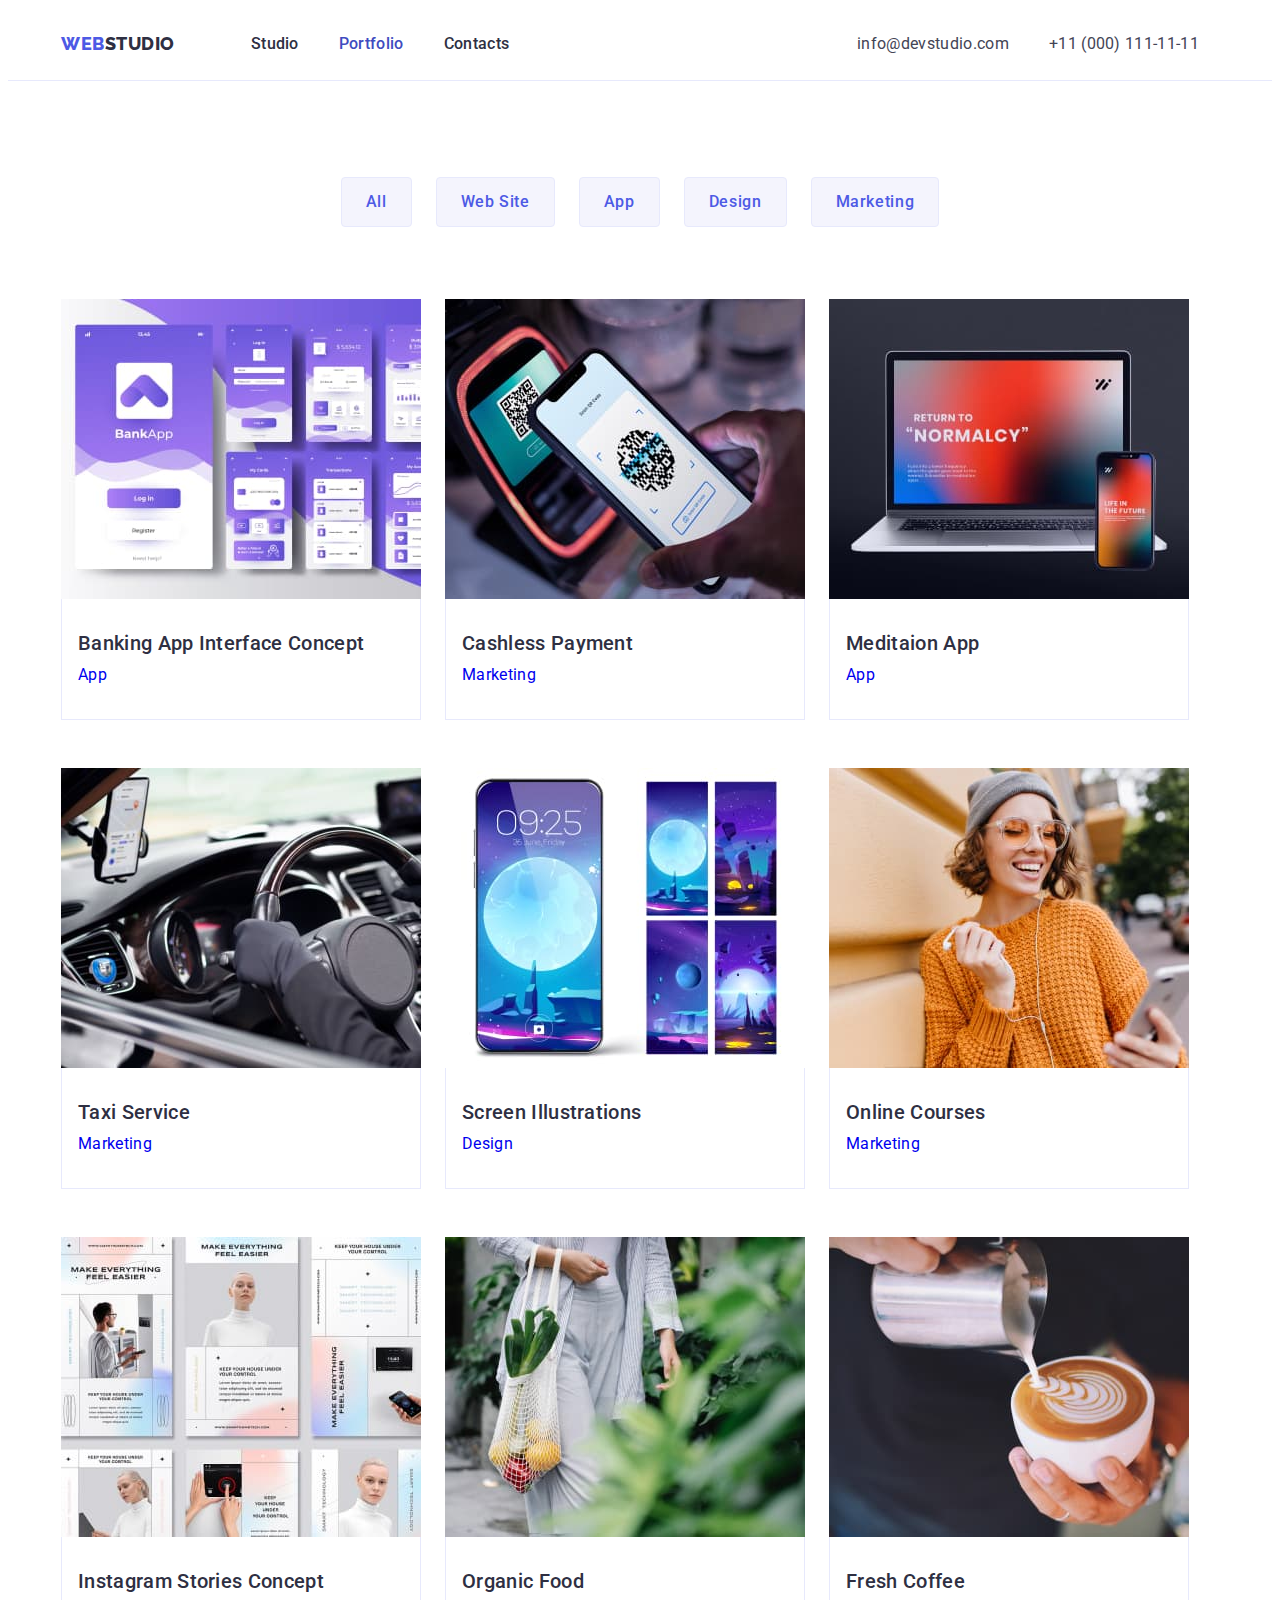
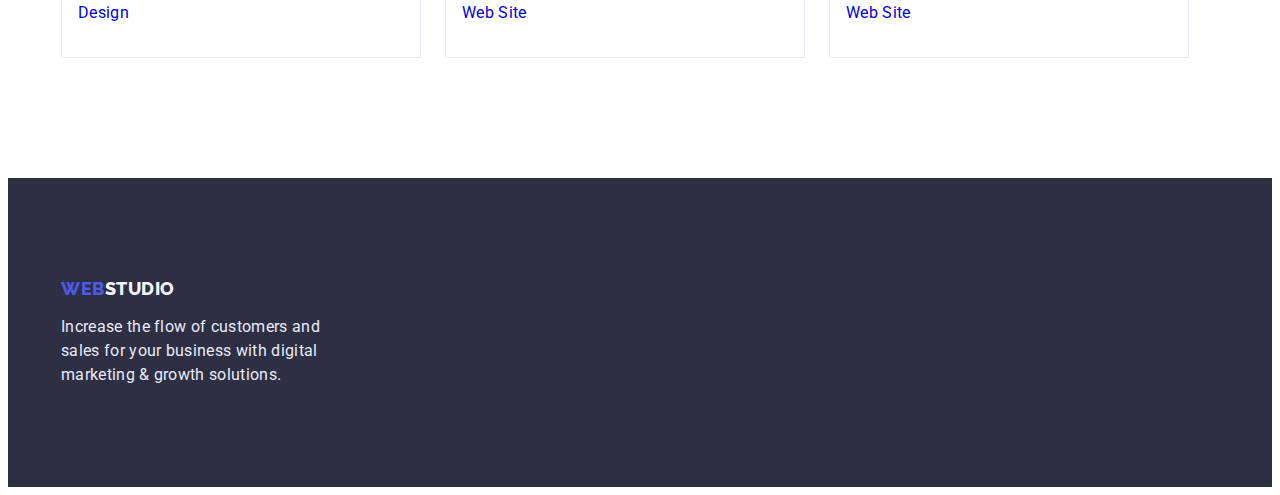
==== portfolio.html @ e9ad13ab "Initial commit" ====
<!DOCTYPE html>
<html lang="en">
  <head>
    <meta charset="UTF-8" />
    <meta http-equiv="X-UA-Compatible" content="IE=edge" />
    <meta name="viewport" content="width=device-width, initial-scale=1.0" />
    <title>WebStudio</title>
    <link rel="preconnect" href="https://fonts.googleapis.com" />
    <link rel="preconnect" href="https://fonts.gstatic.com" crossorigin />
    <link href="https://fonts.googleapis.com/css2?family=Raleway:wght@800&family=Roboto:wght@400;500;700&display=swap" rel="stylesheet" />
    <link
      rel="stylesheet"
      href="https://cdnjs.cloudflare.com/ajax/libs/modern-normalize/1.1.0/modern-normalize.min.css"
      integrity="sha512-wpPYUAdjBVSE4KJnH1VR1HeZfpl1ub8YT/NKx4PuQ5NmX2tKuGu6U/JRp5y+Y8XG2tV+wKQpNHVUX03MfMFn9Q=="
      crossorigin="anonymous"
      referrerpolicy="no-referrer"
    />
    <link rel="stylesheet" href="./css/styles.css" />
  </head>
  <body>
    <!-- Header -->
    <header class="main-header">
      <div class="container header-container">
        <nav class="main-nav">
          <a class="logo link" href="./index.html"><span class="text-logo">Web</span>Studio</a>
          <ul class="menu list">
            <li><a class="menu-link" href="./index.html">Studio</a></li>
            <li><a class="menu-link current" href="">Portfolio</a></li>
            <li><a class="menu-link" href="">Contacts</a></li>
          </ul>
        </nav>
        <address class="address">
          <ul class="contact-list list">
            <li><a class="contact-item link" href="mailto:info@devstudio.com">info@devstudio.com</a></li>
            <li><a class="contact-item link" href="tel:+110001111111">+11 (000) 111-11-11</a></li>
          </ul>
        </address>
      </div>
    </header>

    <!-- Main content -->
    <main>
      <!-- Portfolio -->
      <section class="portfolio">
        <div class="container">
          <h1 class="visually-hidden" class="port-title">Portfolio</h1>
          <ul class="port-buttons list">
            <li><button class="port-btn" type="button">All</button></li>
            <li><button class="port-btn" type="button">Web Site</button></li>
            <li><button class="port-btn" type="button">App</button></li>
            <li><button class="port-btn" type="button">Design</button></li>
            <li><button class="port-btn" type="button">Marketing</button></li>
          </ul>
          <ul class="port-images list">
            <li class="port-item">
              <a href="./portfolio.html" class="link">
                <img src="./images/port_1.jpg" alt="design windows" width="360" height="300" />
                <div class="port-content">
                  <h2 class="header-title">Banking App Interface Concept</h2>
                  <p class="par-text">App</p>
                </div>
              </a>
            </li>
            <li class="port-item">
              <a href="./portfolio.html" class="link">
                <img src="./images/port_2.jpg" alt="smartphone with code scanner" width="360" height="300" />
                <div class="port-content">
                  <h2 class="header-title">Cashless Payment</h2>
                  <p class="par-text">Marketing</p>
                </div>
              </a>
            </li>
            <li class="port-item">
              <a href="./portfolio.html" class="link">
                <img src="./images/port_3.jpg" alt="laptop and smartphone" width="360" height="300" />
                <div class="port-content">
                  <h2 class="header-title">Meditaion App</h2>
                  <p class="par-text">App</p>
                </div>
              </a>
            </li>
            <li class="port-item">
              <a href="./portfolio.html" class="link">
                <img src="./images/port_4.jpg" alt="in the car" width="360" height="300" />
                <div class="port-content">
                  <h2 class="header-title">Taxi Service</h2>
                  <p class="par-text">Marketing</p>
                </div>
              </a>
            </li>
            <li class="port-item">
              <a href="./portfolio.html" class="link">
                <img src="./images/port_5.jpg" alt="smartphone with purple pictures" width="360" height="300" />
                <div class="port-content">
                  <h2 class="header-title">Screen Illustrations</h2>
                  <p class="par-text">Design</p>
                </div>
              </a>
            </li>
            <li class="port-item">
              <a href="./portfolio.html" class="link">
                <img src="./images/port_6.jpg" alt="the girl with the orange blouse" width="360" height="300" />
                <div class="port-content">
                  <h2 class="header-title">Online Courses</h2>
                  <p class="par-text">Marketing</p>
                </div>
              </a>
            </li>
            <li class="port-item">
              <a href="./portfolio.html" class="link">
                <img src="./images/port_7.jpg" alt="telephone pages" width="360" height="300" />
                <div class="port-content">
                  <h2 class="header-title">Instagram Stories Concept</h2>
                  <p class="par-text">Design</p>
                </div>
              </a>
            </li>
            <li class="port-item">
              <a href="./portfolio.html" class="link">
                <img src="./images/port_8.jpg" alt="woman with a bag" width="360" height="300" />
                <div class="port-content">
                  <h2 class="header-title">Organic Food</h2>
                  <p class="par-text">Web Site</p>
                </div>
              </a>
            </li>
            <li class="port-item">
              <a href="./portfolio.html" class="link">
                <img src="./images/port_9.jpg" alt="coffee preparation" width="360" height="300" />
                <div class="port-content">
                  <h2 class="header-title">Fresh Coffee</h2>
                  <p class="par-text">Web Site</p>
                </div>
              </a>
            </li>
          </ul>
        </div>
      </section>
    </main>

    <!-- Footer-->
    <footer class="footer">
      <div class="container">
        <a class="logo footer-logo" href="./index.html"><span class="text-logo">Web</span>Studio</a>
        <p class="par-text footer-text">Increase the flow of customers and sales for your business with digital marketing & growth solutions.</p>
      </div>
    </footer>
  </body>
</html>
---- css/styles.css ----
:root {
    --primary-text-color: #434455;
    --title-text-color: #2E2F42;
    --accent-color: #4D5AE5;
    --ocean-color: #404BBF;
    --white-color: #FFF;
    --cloud-color: #F4F4FD;
    --cornflower-color: #E7E9FC;
    --platinum-color: #E5E5E5;
}


body {
    font-family: 'Roboto', sans-serif;
    letter-spacing: 0.02em;
    color: var(--primary-text-color);
}

h1,
h2,
h3,
h4,
p {
    margin-top: 0;
    margin-bottom: 0;
}

ul {
    margin-top: 0;
    margin-bottom: 0;
    padding-left: 0;

}

img {
    display: block;
    max-width: 100%;
    height: auto;
}

.container {
    width: 100%;
    max-width: 1158px;
    padding: 0 15px;
    margin: 0 auto;
}

.list {
    list-style: none;
}

.link {
    text-decoration: none;
}

.header-title {
    margin-bottom: 8px;
    font-weight: 500;
    font-size: 20px;
    line-height: 1.2;
    color: var(--title-text-color);
}

.par-text {
    font-size: 16px;
    line-height: 1.5;
}

.section {
    padding: 120px 0;
}

.section-title {
    margin-bottom: 72px;
    font-size: 36px;
    line-height: 1.11;
    text-align: center;
    text-transform: capitalize;
    color: var(--title-text-color);
}

.visually-hidden {
    position: absolute;
    width: 1px;
    height: 1px;
    margin: -1px;
    border: 0;
    padding: 0;
    white-space: nowrap;
    clip-path: inset(100%);
    clip: rect(0 0 0 0);
    overflow: hidden;
}



/* _________________Header_________________ */

.main-header {
    border-bottom: 1px solid var(--cornflower-color);
}

.logo {
    font-family: 'Raleway', sans-serif;
    font-weight: 800;
    font-size: 18px;
    line-height: 1.33;
    letter-spacing: 0.03em;
    text-transform: uppercase;
    color: var(--title-text-color)
}

.text-logo {
    color: var(--accent-color);
}

.header-container {
    display: flex;
    padding: 24px 0;
    align-items: center;
}

.main-nav {
    display: flex;
    align-items: center;
    flex-grow: 1;
    gap: 56px;
}

.menu {
    display: flex;
    align-items: center;

}

.menu-link {
    padding: 20px;
    font-weight: 500;
    font-size: 16px;
    line-height: 1.5;
    text-decoration: none;
    color: var(--title-text-color)
}

.menu-link:hover,
.menu-link:focus {
    color: var(--ocean-color);
}

.contact-list {
    display: flex;
    align-items: center;
}

.contact-item {
    padding: 20px;
    font-size: 16px;
    line-height: 1.5;
    color: inherit;
    font-style: normal;
}



.contact-item:hover,
.contact-item:focus,
.contact-item:hover,
.contact-item:focus {
    color: var(--ocean-color);
}

.menu .menu-link.current {
    color: var(--ocean-color);
}



/* _________________Hero_________________ */

.hero {
    padding: 188px 0;
    text-align: center;
    background: var(--title-text-color);
}

.hero-title {
    max-width: 496px;
    margin: 0 auto 48px;
    font-size: 56px;
    line-height: 1.07;
    color: var(--white-color);
}

.hero-btn {
    display: inline-block;
    min-width: 170px;
    padding: 16px 32px;
    font-family: inherit;
    cursor: pointer;
    font-weight: 500;
    font-size: 16px;
    line-height: 1.5;
    letter-spacing: 0.04em;
    border-radius: 4px;
    border: none;
    box-shadow: 0px 4px 4px rgba(0, 0, 0, 0.15);
    background: var(--accent-color);
    color: var(--white-color);
}

.hero-btn:hover {
    background: var(--ocean-color);
}



/* _________________Features_________________ */

.features {
    padding-bottom: 0;
}

.feature-list {
    display: flex;
    gap: 24px;
    flex-wrap: wrap;
}

.feature-item {
    flex-basis: 264px;
}



/* _________________Examples of work_________________ */

.work-img-lis {
    display: flex;
    gap: 24px;
    flex-wrap: wrap;
}

.work-item {
    flex-basis: calc(100% - 48px) / 3;
}



/* _________________Team_________________ */

.team {
    background: var(--cloud-color);
}

.team-list {
    display: flex;
    gap: 24px;
    flex-wrap: wrap;
}

.team-item {
    flex-basis: calc(100% - 72px) / 4;
}

.team-content {
    background: var(--white-color);
    text-align: center;
    padding: 32px 0;
    box-shadow: 0px 1px 6px rgba(46, 47, 66, 0.08), 0px 1px 1px rgba(46, 47, 66, 0.16), 0px 2px 1px rgba(46, 47, 66, 0.08);
    border-radius: 0px 0px 4px 4px;
}



/* _________________Portfolio_________________ */

.portfolio {
    padding-top: 96px;
    padding-bottom: 120px;
}

.port-buttons {
    display: flex;
    margin-bottom: 72px;
    justify-content: center;
    gap: 24px;
}

.port-btn {
    display: inline-block;
    min-width: 69px;
    padding: 12px 24px;
    text-align: center;
    font-family: inherit;
    cursor: pointer;
    font-weight: 500;
    font-size: 16px;
    line-height: 1.5;
    letter-spacing: 0.04em;
    border-radius: 4px;
    border: 1px solid var(--cornflower-color);
    background: var(--cloud-color);
    color: var(--accent-color);
}

.port-btn:hover,
.port-btn:focus {
    border: 1px solid transparent;
    box-shadow: 0px 3px 1px rgba(0, 0, 0, 0.1), 0px 2px 1px rgba(0, 0, 0, 0.08), 0px 2px 2px rgba(0, 0, 0, 0.12);
    background: var(--ocean-color);
    color: var(--white-color);
}

.port-images {
    display: flex;
    column-gap: 24px;
    row-gap: 48px;
    flex-wrap: wrap;
}

.port-item {
    flex-basis: calc(100% - 48px) / 3;

}

.port-content {
    text-align: left;
    padding: 32px 0 32px 16px;
    border: 1px solid var(--cornflower-color);
    border-top: 0;
}



/* _________________Footer_________________ */

.footer {
    background: var(--title-text-color);
    padding: 100px 0;
}

.footer-logo {
    line-height: 1.17;
    text-decoration: none;
    color: var(--cloud-color);
}

.footer-text {
    margin-top: 16px;
    width: 264px;
    color: var(--cornflower-color);
}
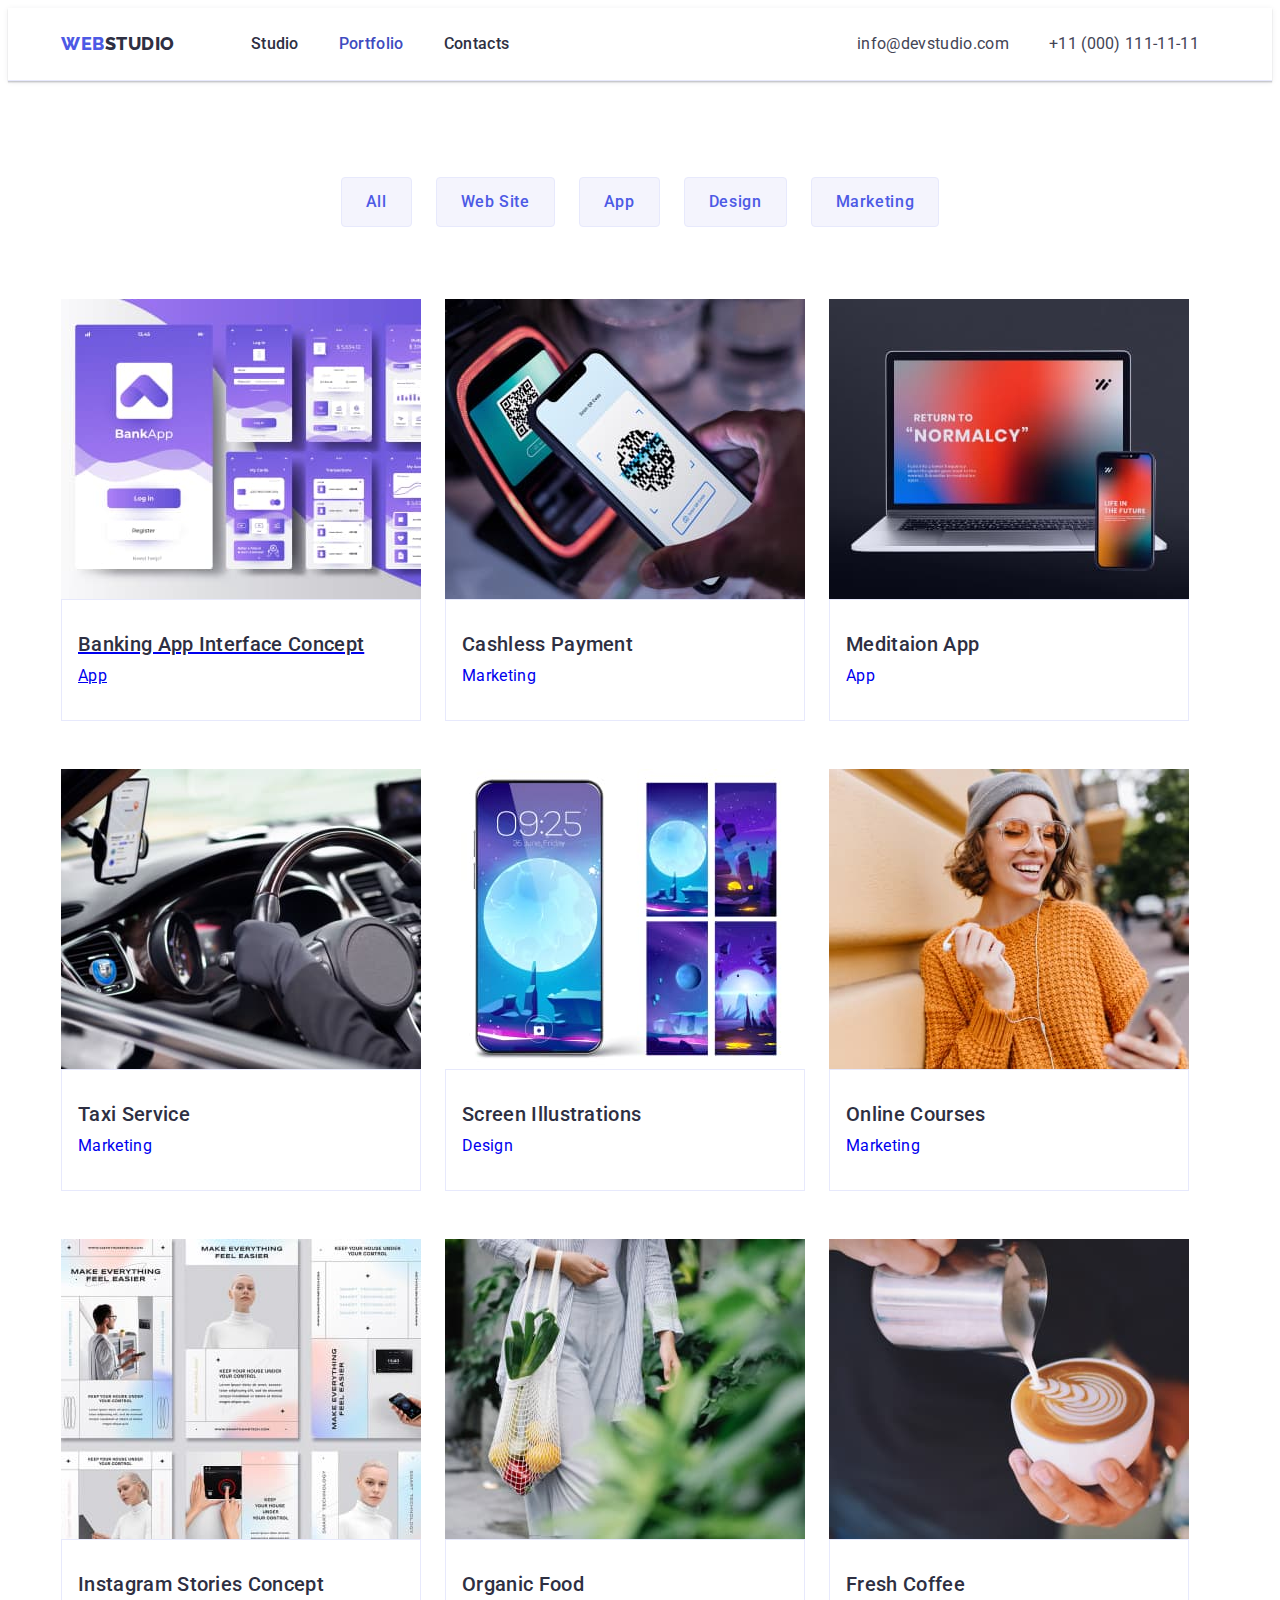
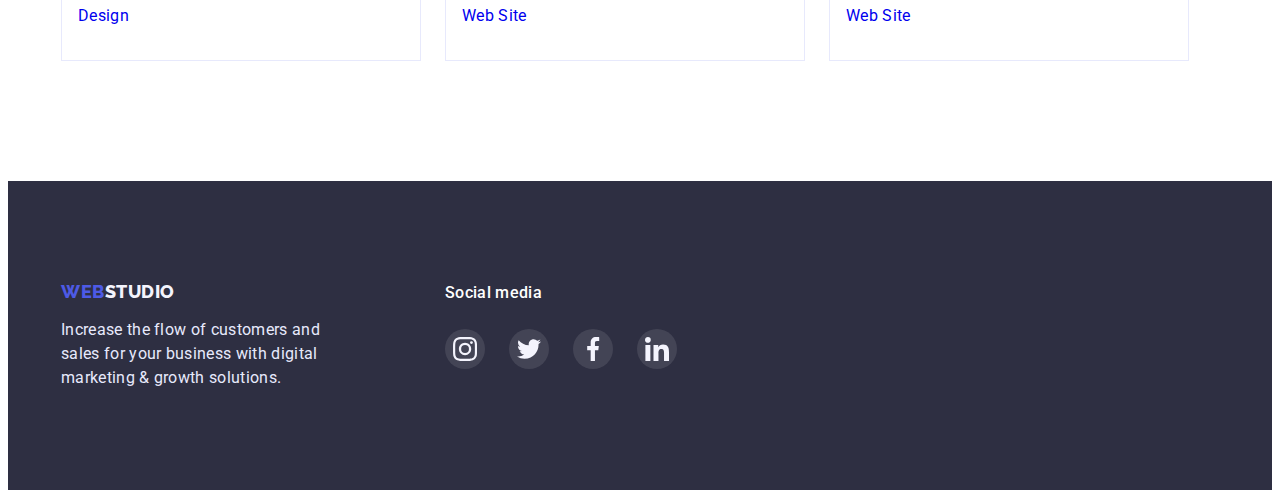
==== commit 76845f2a: "Add sprite.svg update index.html and portfolio.html update style.css" ====
--- a/portfolio.html
+++ b/portfolio.html
@@ -53,7 +53,7 @@
           </ul>
           <ul class="port-images list">
             <li class="port-item">
-              <a href="./portfolio.html" class="link">
+              <a class="port-link" href="./portfolio.html" class="link">
                 <img src="./images/port_1.jpg" alt="design windows" width="360" height="300" />
                 <div class="port-content">
                   <h2 class="header-title">Banking App Interface Concept</h2>
@@ -140,9 +140,45 @@
 
     <!-- Footer-->
     <footer class="footer">
-      <div class="container">
-        <a class="logo footer-logo" href="./index.html"><span class="text-logo">Web</span>Studio</a>
-        <p class="par-text footer-text">Increase the flow of customers and sales for your business with digital marketing & growth solutions.</p>
+      <div class="container footer-container">
+        <div class="footer-text-container">
+          <a class="logo footer-logo" href="./index.html"><span class="text-logo">Web</span>Studio</a>
+          <p class="par-text footer-text">Increase the flow of customers and sales for your business with digital marketing & growth solutions.</p>
+        </div>
+
+        <div class="footer-socials-container">
+          <h3 class="footer-socials-header">Social media</h3>
+          <ul class="socials-team-list list">
+            <li class="socials-team-item">
+              <a class="socials-team-link socials-footer-link" href="">
+                <svg class="socials-team-icon socials-footer-icon" width="24px" height="24px">
+                  <use href="./images/sprite.svg#icon-instagram"></use>
+                </svg>
+              </a>
+            </li>
+            <li class="socials-team-item">
+              <a class="socials-team-link socials-footer-link" href="">
+                <svg class="socials-team-icon socials-footer-icon" width="24px" height="24px">
+                  <use href="./images/sprite.svg#icon-twitter"></use>
+                </svg>
+              </a>
+            </li>
+            <li class="socials-team-item">
+              <a class="socials-team-link socials-footer-link" href="">
+                <svg class="socials-team-icon socials-footer-icon" width="24px" height="24px">
+                  <use href="./images/sprite.svg#icon-facebook"></use>
+                </svg>
+              </a>
+            </li>
+            <li class="socials-team-item">
+              <a class="socials-team-link socials-footer-link" href="">
+                <svg class="socials-team-icon socials-footer-icon" width="24px" height="24px">
+                  <use href="./images/sprite.svg#icon-linkedin"></use>
+                </svg>
+              </a>
+            </li>
+          </ul>
+        </div>
       </div>
     </footer>
   </body>
--- a/css/styles.css
+++ b/css/styles.css
@@ -7,6 +7,9 @@
     --cloud-color: #F4F4FD;
     --cornflower-color: #E7E9FC;
     --platinum-color: #E5E5E5;
+    --buffed-plum-color: #AFB1B8;
+    --green-footer-color: #31D0AA;
+    --light-slate-color: #8E8F99;
 }
 
 
@@ -98,6 +101,8 @@
 
 .main-header {
     border-bottom: 1px solid var(--cornflower-color);
+    box-shadow: 0px 2px 1px rgba(46, 47, 66, 0.08), 0px 1px 1px rgba(46, 47, 66, 0.16), 0px 1px 6px rgba(46, 47, 66, 0.08);
+
 }
 
 .logo {
@@ -160,8 +165,6 @@
     font-style: normal;
 }
 
-
-
 .contact-item:hover,
 .contact-item:focus,
 .contact-item:hover,
@@ -180,7 +183,11 @@
 .hero {
     padding: 188px 0;
     text-align: center;
-    background: var(--title-text-color);
+    background-color: var(--title-text-color);
+    background-image: linear-gradient(rgba(46, 47, 66, 0.7), rgba(46, 47, 66, 0.7)), url("../images/people-office_1.jpg");
+    background-repeat: no-repeat;
+    background-position: center;
+    background-size: cover;
 }
 
 .hero-title {
@@ -228,13 +235,24 @@
 
 .feature-item {
     flex-basis: 264px;
-}
-
+
+}
+
+.features-icon-container {
+    display: flex;
+    justify-content: center;
+    align-items: center;
+    height: 112px;
+    width: 264;
+    gap: 24px;
+    margin-bottom: 8px;
+    background: var(--cloud-color);
+}
 
 
 /* _________________Examples of work_________________ */
 
-.work-img-lis {
+.work-img-list {
     display: flex;
     gap: 24px;
     flex-wrap: wrap;
@@ -263,11 +281,79 @@
 }
 
 .team-content {
+    padding: 32px 0;
+    text-align: center;
     background: var(--white-color);
-    text-align: center;
-    padding: 32px 0;
     box-shadow: 0px 1px 6px rgba(46, 47, 66, 0.08), 0px 1px 1px rgba(46, 47, 66, 0.16), 0px 2px 1px rgba(46, 47, 66, 0.08);
     border-radius: 0px 0px 4px 4px;
+}
+
+.socials-team-list {
+    display: flex;
+    gap: 24px;
+    justify-content: center;
+    padding-top: 8px;
+}
+
+.socials-team-item {
+    width: 40px;
+    height: 40px;
+}
+
+.socials-team-link {
+    display: flex;
+    justify-content: center;
+    align-items: center;
+    width: 100%;
+    height: 100%;
+    border-radius: 50%;
+    background-color: var(--accent-color);
+}
+
+.socials-team-link:hover {
+    background-color: var(--ocean-color);
+}
+
+.socials-team-icon {
+    fill: var(--cloud-color)
+}
+
+
+
+/* _________________Customers_________________ */
+
+.client-list {
+    display: flex;
+    gap: 24px;
+    justify-content: center;
+}
+
+
+.client-container {
+    display: flex;
+    justify-content: center;
+    align-items: center;
+    width: 168px;
+    height: 88px;
+    border: 1px solid var(--light-slate-color);
+    border-radius: 4px;
+}
+
+.client-link {
+    width: 100%;
+    height: 100%;
+}
+
+.client-icon {
+    fill: var(--buffed-plum-color);
+}
+
+.client-container:hover {
+    border: 1px solid var(--ocean-color);
+}
+
+.client-container:hover .client-icon {
+    fill: var(--ocean-color);
 }
 
 
@@ -320,14 +406,18 @@
 
 .port-item {
     flex-basis: calc(100% - 48px) / 3;
-
+}
+
+.port-item:hover,
+.port-item:focus {
+    box-shadow: 0px 1px 6px rgba(46, 47, 66, 0.08), 0px 1px 1px rgba(46, 47, 66, 0.16), 0px 2px 1px rgba(46, 47, 66, 0.08);
 }
 
 .port-content {
+    padding: 32px 0 32px 16px;
+    border-top: 0;
     text-align: left;
-    padding: 32px 0 32px 16px;
     border: 1px solid var(--cornflower-color);
-    border-top: 0;
 }
 
 
@@ -337,6 +427,12 @@
 .footer {
     background: var(--title-text-color);
     padding: 100px 0;
+}
+
+.footer-container {
+    display: flex;
+    gap: 120px;
+
 }
 
 .footer-logo {
@@ -349,4 +445,25 @@
     margin-top: 16px;
     width: 264px;
     color: var(--cornflower-color);
+}
+
+
+.footer-socials-header {
+    font-weight: 500;
+    font-size: 16px;
+    line-height: 1.5;
+    margin-bottom: 16px;
+    color: var(--white-color);
+}
+
+.socials-foter-icon {
+    fill: var(--cloud-color)
+}
+
+.socials-footer-link {
+    background-color: rgba(255, 255, 255, 0.1);
+}
+
+.socials-footer-link:hover {
+    background-color: var(--green-footer-color);
 }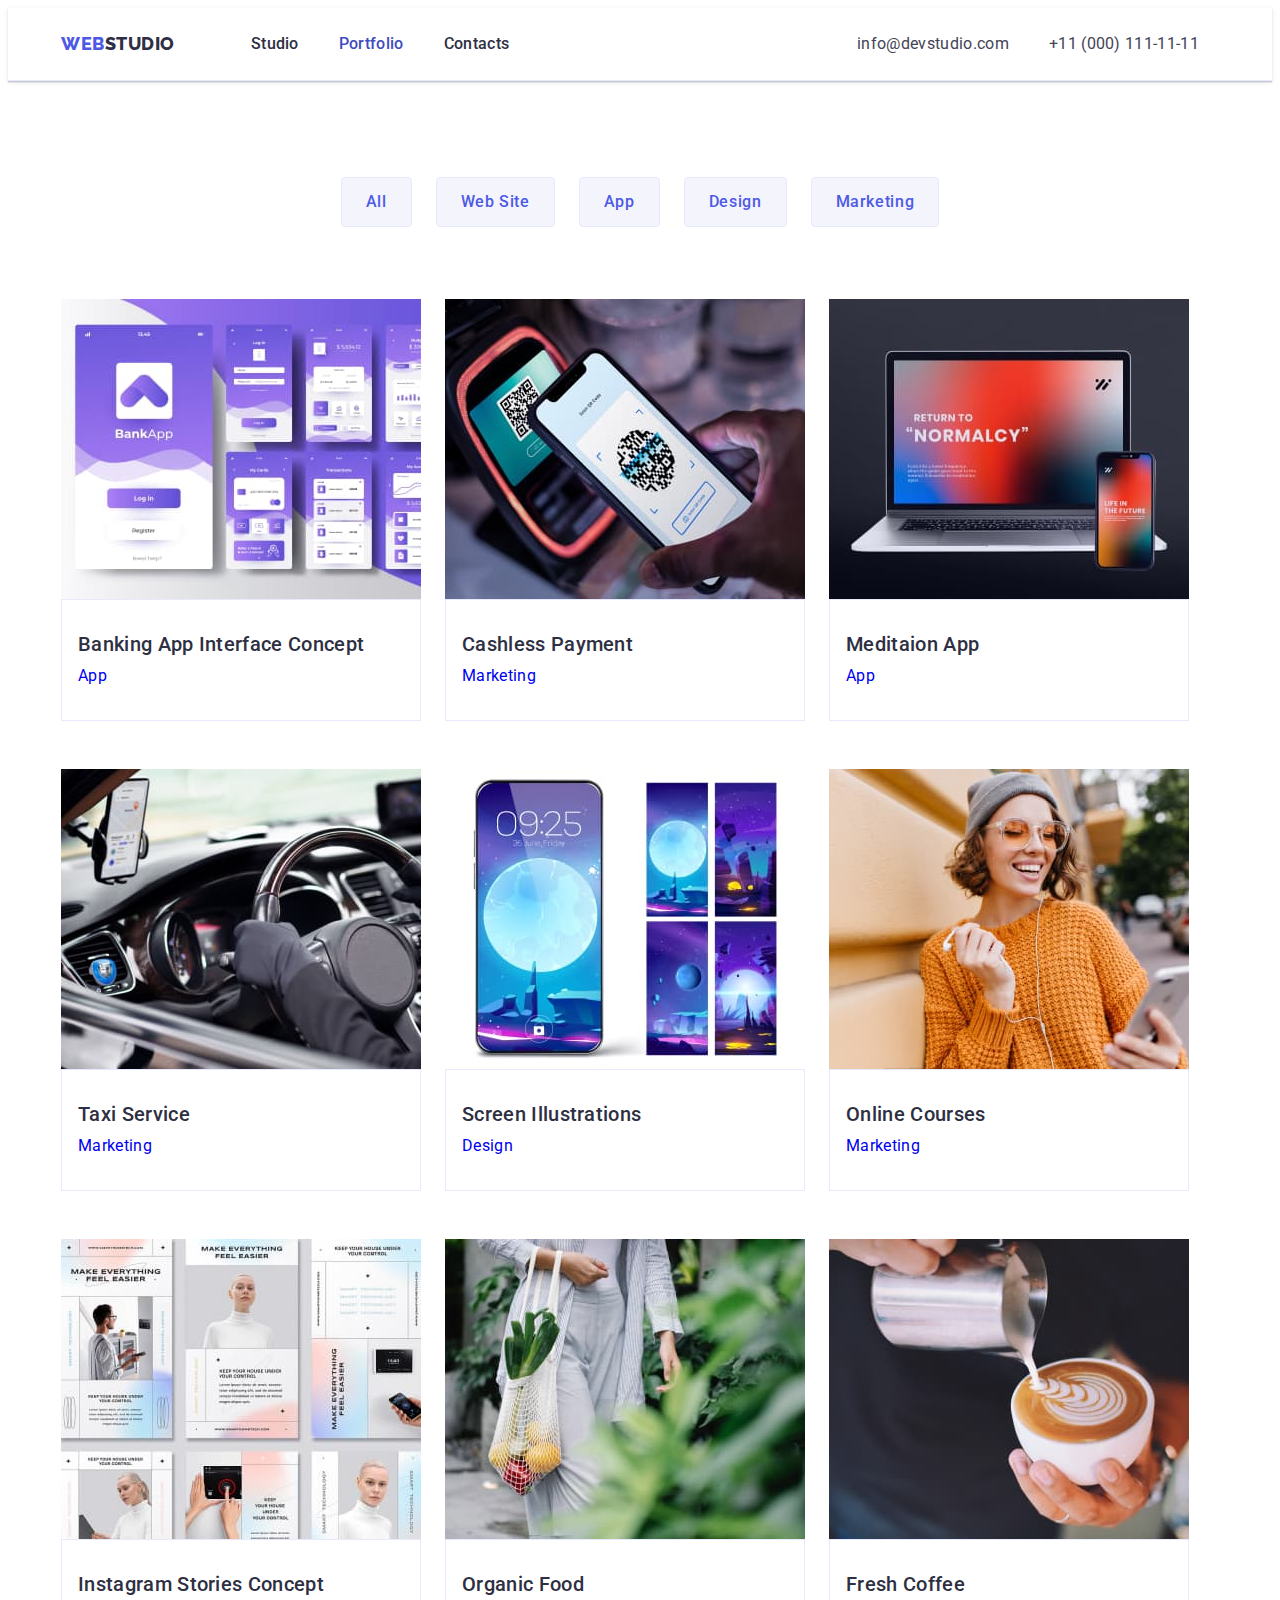
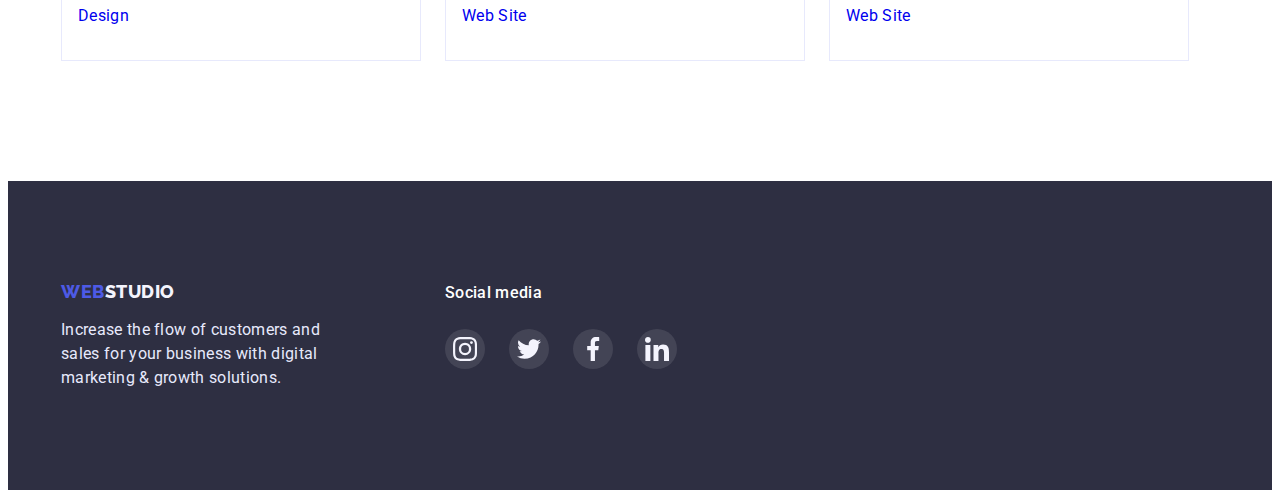
==== commit 14bd9e74: "Update portfolio.html" ====
--- a/portfolio.html
+++ b/portfolio.html
@@ -53,7 +53,7 @@
           </ul>
           <ul class="port-images list">
             <li class="port-item">
-              <a class="port-link" href="./portfolio.html" class="link">
+              <a href="./portfolio.html" class="link">
                 <img src="./images/port_1.jpg" alt="design windows" width="360" height="300" />
                 <div class="port-content">
                   <h2 class="header-title">Banking App Interface Concept</h2>
